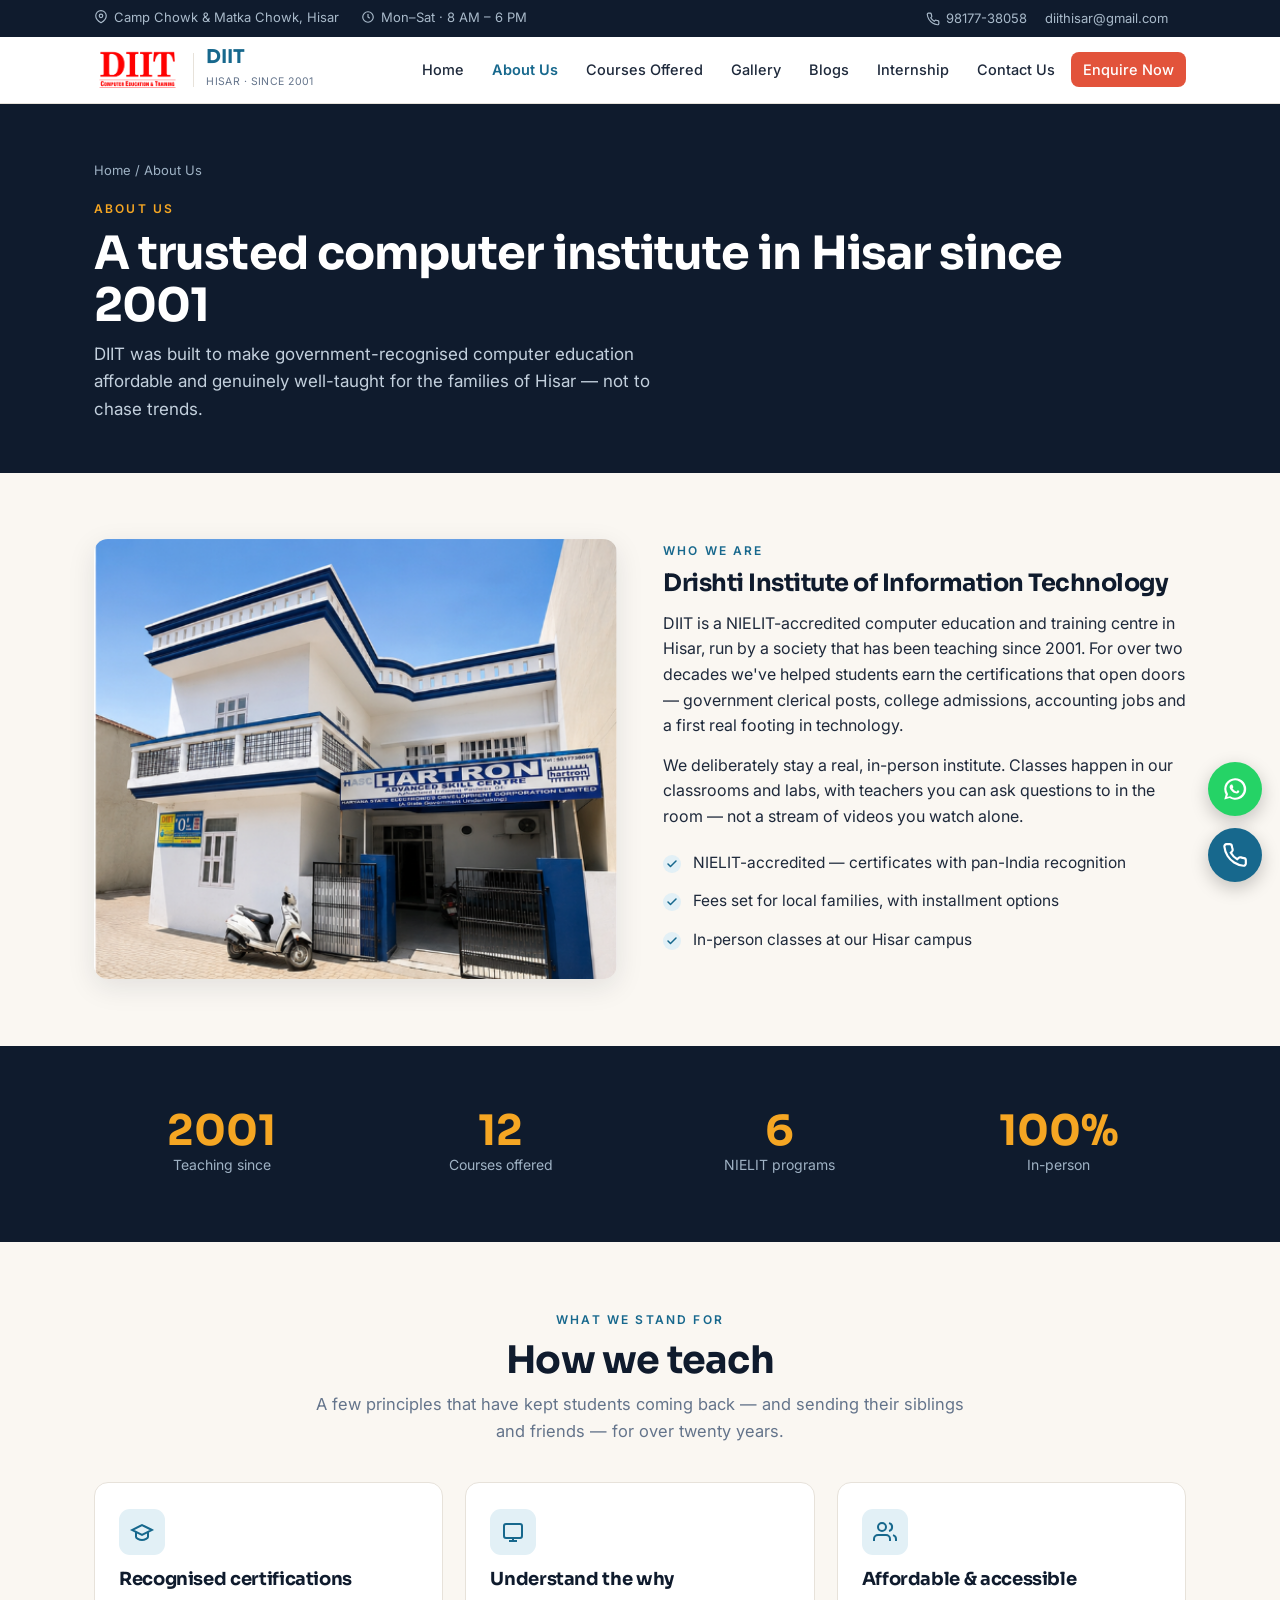
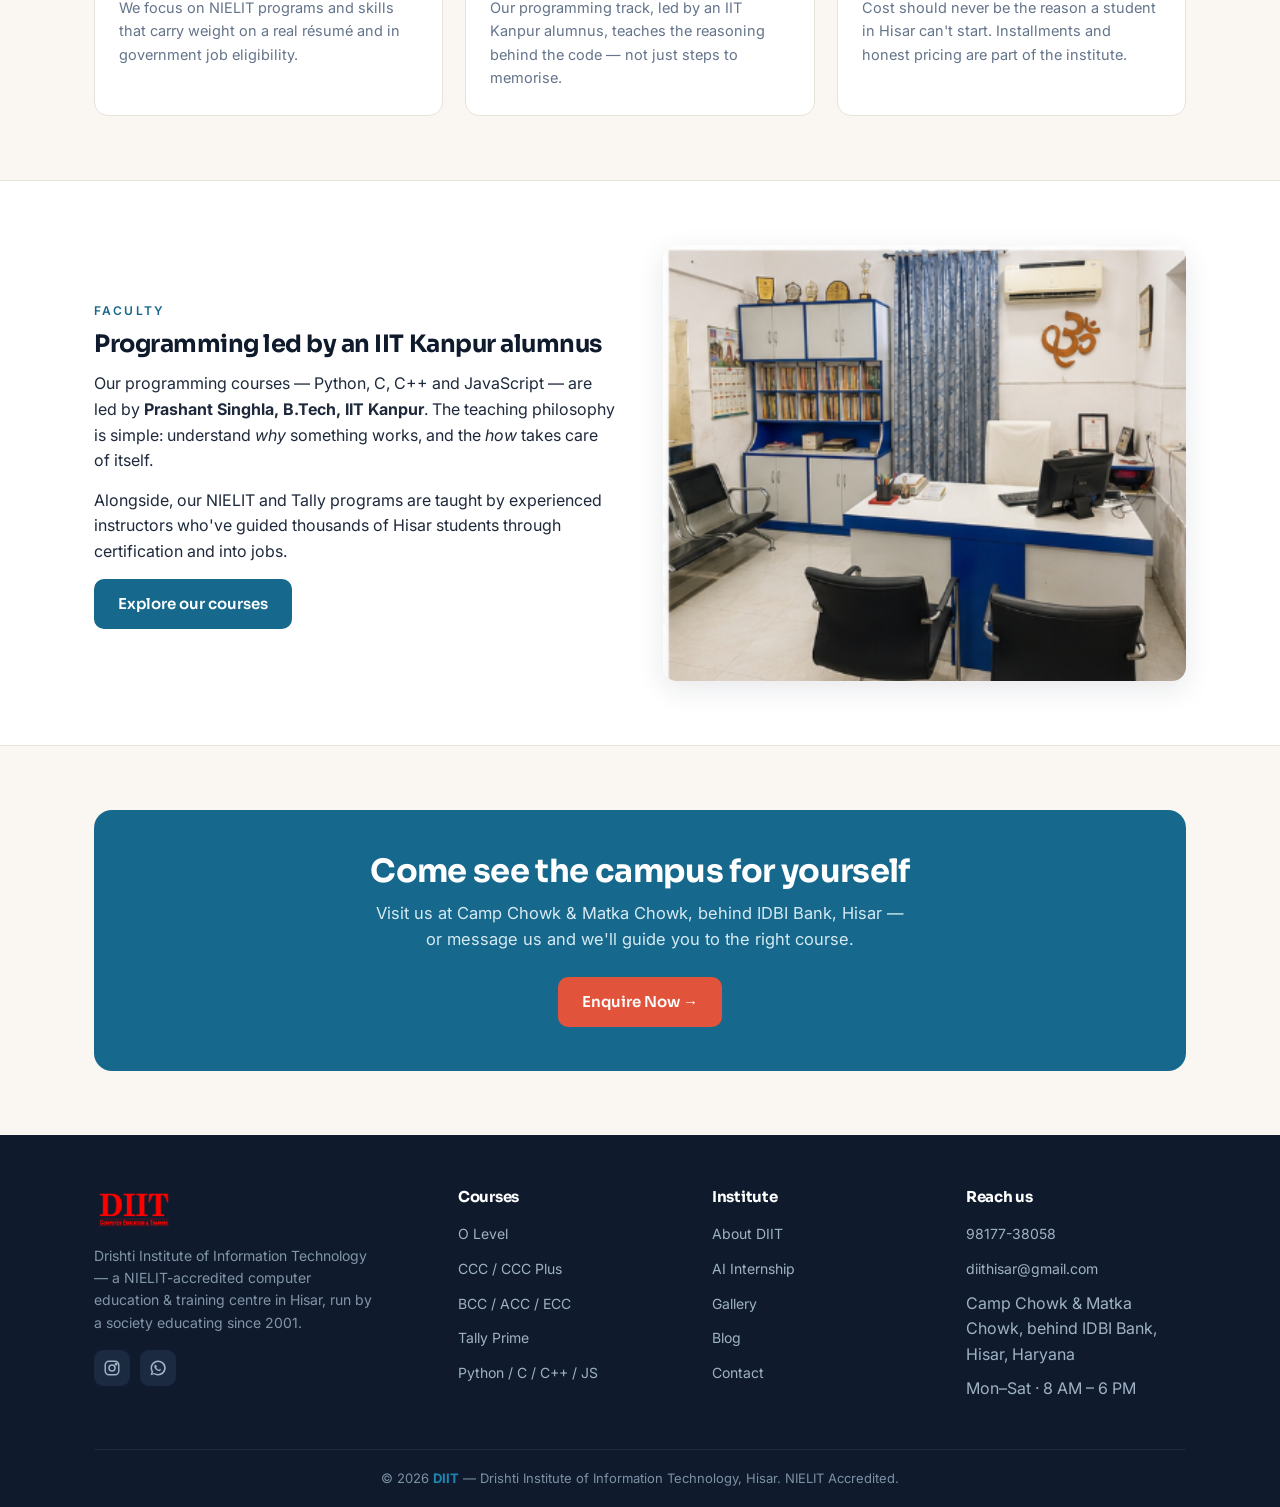
==== about.html @ 687aee0e "your message" ====
<!DOCTYPE html>
<html lang="en">
<head>
<meta charset="UTF-8">
<meta name="viewport" content="width=device-width, initial-scale=1.0">
<title>About Us — DIIT Hisar | NIELIT-Accredited Computer Institute since 2001</title>
<meta name="description" content="About Drishti Institute of Information Technology (DIIT), Hisar — a NIELIT-accredited computer training institute run by a society educating since 2001. Our mission, teaching approach and faculty.">
<meta name="keywords" content="about DIIT Hisar, NIELIT institute Hisar, computer training society Hisar, Prashant Singhla IIT Kanpur">
<meta name="robots" content="index, follow">
<link rel="canonical" href="https://diithisar.in/about.html">
<meta property="og:title" content="About DIIT Hisar — NIELIT-Accredited since 2001">
<meta property="og:description" content="A trusted, NIELIT-accredited computer institute in Hisar, teaching in person since 2001.">
<meta property="og:url" content="https://diithisar.in/about.html">
<meta property="og:image" content="https://diithisar.in/assets/images/building.jpg">
<link rel="icon" type="image/png" href="assets/logos/diit.png">
<link rel="preconnect" href="https://fonts.googleapis.com">
<link rel="preconnect" href="https://fonts.gstatic.com" crossorigin>
<link href="https://fonts.googleapis.com/css2?family=Sora:wght@400;500;600;700&family=Inter:wght@400;500;600;700&family=Mukta:wght@400;600;700&family=Space+Grotesk:wght@500;600;700&family=JetBrains+Mono:wght@400;500&display=swap" rel="stylesheet">
<link rel="stylesheet" href="assets/css/styles.css">
</head>
<body>
<a class="skip" href="#main">Skip to content</a>

<div class="topbar">
  <div class="wrap">
    <div class="tb-left">
      <span><svg viewBox="0 0 24 24" fill="none" stroke="currentColor" stroke-width="2"><path d="M21 10c0 7-9 12-9 12s-9-5-9-12a9 9 0 0 1 18 0z"/><circle cx="12" cy="10" r="3"/></svg> Camp Chowk &amp; Matka Chowk, Hisar</span>
      <span><svg viewBox="0 0 24 24" fill="none" stroke="currentColor" stroke-width="2"><circle cx="12" cy="12" r="9"/><path d="M12 7v5l3 2"/></svg> Mon–Sat · 8 AM – 6 PM</span>
    </div>
    <div class="tb-right">
      <a href="tel:+919817738058"><svg viewBox="0 0 24 24" fill="none" stroke="currentColor" stroke-width="2"><path d="M22 16.9v3a2 2 0 0 1-2.2 2 19.8 19.8 0 0 1-8.6-3 19.5 19.5 0 0 1-6-6 19.8 19.8 0 0 1-3-8.6A2 2 0 0 1 4.1 2h3a2 2 0 0 1 2 1.7c.1 1 .4 2 .7 2.9a2 2 0 0 1-.5 2.1L8.1 9.9a16 16 0 0 0 6 6l1.2-1.2a2 2 0 0 1 2.1-.5c.9.3 1.9.6 2.9.7a2 2 0 0 1 1.7 2z"/></svg> 98177-38058</a>
      <a href="mailto:diithisar@gmail.com">diithisar@gmail.com</a>
    </div>
  </div>
</div>

<header class="site-header">
  <nav class="nav" aria-label="Primary">
    <a class="brand" href="index.html" aria-label="DIIT home">
      <img src="assets/logos/diit.png" alt="DIIT logo"><span class="bsep"></span>
      <span class="btxt"><b>DIIT</b><small>Hisar · since 2001</small></span>
    </a>
    <button class="nav-toggle" aria-label="Toggle menu" aria-expanded="false"><span></span><span></span><span></span></button>
    <ul class="nav-links">
      <li><a href="index.html">Home</a></li>
      <li><a href="about.html" class="active">About Us</a></li>
      <li><a href="courses.html">Courses Offered</a></li>
      <li><a href="gallery.html">Gallery</a></li>
      <li><a href="blogs.html">Blogs</a></li>
      <li><a href="internship.html">Internship</a></li>
      <li><a href="contact.html">Contact Us</a></li>
      <li><a href="contact.html#enquire" class="nav-cta">Enquire Now</a></li>
    </ul>
  </nav>
</header>

<main id="main">

<section class="page-hero">
  <div class="wrap">
    <div class="breadcrumb"><a href="index.html">Home</a> / About Us</div>
    <span class="kicker">About Us</span>
    <h1>A trusted computer institute in Hisar since 2001</h1>
    <p>DIIT was built to make government-recognised computer education affordable and genuinely well-taught for the families of Hisar — not to chase trends.</p>
  </div>
</section>

<section>
  <div class="wrap">
    <div class="split">
      <img src="assets/images/building.jpg" alt="DIIT institute building in Hisar">
      <div class="stext">
        <span class="kicker">Who we are</span>
        <h2>Drishti Institute of Information Technology</h2>
        <p>DIIT is a NIELIT-accredited computer education and training centre in Hisar, run by a society that has been teaching since 2001. For over two decades we've helped students earn the certifications that open doors — government clerical posts, college admissions, accounting jobs and a first real footing in technology.</p>
        <p>We deliberately stay a real, in-person institute. Classes happen in our classrooms and labs, with teachers you can ask questions to in the room — not a stream of videos you watch alone.</p>
        <ul class="checklist">
          <li>NIELIT-accredited — certificates with pan-India recognition</li>
          <li>Fees set for local families, with installment options</li>
          <li>In-person classes at our Hisar campus</li>
        </ul>
      </div>
    </div>
  </div>
</section>

<section class="bg-ink">
  <div class="wrap">
    <div class="statstrip">
      <div class="st"><b>2001</b><span>Teaching since</span></div>
      <div class="st"><b>12</b><span>Courses offered</span></div>
      <div class="st"><b>6</b><span>NIELIT programs</span></div>
      <div class="st"><b>100%</b><span>In-person</span></div>
    </div>
  </div>
</section>

<section>
  <div class="wrap">
    <div class="section-head center">
      <span class="kicker">What we stand for</span>
      <h2>How we teach</h2>
      <p>A few principles that have kept students coming back — and sending their siblings and friends — for over twenty years.</p>
    </div>
    <div class="grid grid-3">
      <div class="feature">
        <div class="ico"><svg viewBox="0 0 24 24" fill="none" stroke="currentColor" stroke-width="2"><path d="M22 10L12 5 2 10l10 5 10-5z"/><path d="M6 12v5c0 1 3 3 6 3s6-2 6-3v-5"/></svg></div>
        <h3>Recognised certifications</h3>
        <p>We focus on NIELIT programs and skills that carry weight on a real résumé and in government job eligibility.</p>
      </div>
      <div class="feature">
        <div class="ico"><svg viewBox="0 0 24 24" fill="none" stroke="currentColor" stroke-width="2"><rect x="3" y="4" width="18" height="14" rx="2"/><path d="M8 21h8M12 18v3"/></svg></div>
        <h3>Understand the why</h3>
        <p>Our programming track, led by an IIT Kanpur alumnus, teaches the reasoning behind the code — not just steps to memorise.</p>
      </div>
      <div class="feature">
        <div class="ico"><svg viewBox="0 0 24 24" fill="none" stroke="currentColor" stroke-width="2"><path d="M17 21v-2a4 4 0 0 0-4-4H5a4 4 0 0 0-4 4v2"/><circle cx="9" cy="7" r="4"/><path d="M23 21v-2a4 4 0 0 0-3-3.9M16 3.1a4 4 0 0 1 0 7.8"/></svg></div>
        <h3>Affordable &amp; accessible</h3>
        <p>Cost should never be the reason a student in Hisar can't start. Installments and honest pricing are part of the institute.</p>
      </div>
    </div>
  </div>
</section>

<section class="bg-paper">
  <div class="wrap">
    <div class="split">
      <div class="stext">
        <span class="kicker">Faculty</span>
        <h2>Programming led by an IIT Kanpur alumnus</h2>
        <p>Our programming courses — Python, C, C++ and JavaScript — are led by <strong>Prashant Singhla, B.Tech, IIT Kanpur</strong>. The teaching philosophy is simple: understand <em>why</em> something works, and the <em>how</em> takes care of itself.</p>
        <p>Alongside, our NIELIT and Tally programs are taught by experienced instructors who've guided thousands of Hisar students through certification and into jobs.</p>
        <a href="courses.html" class="btn btn-primary">Explore our courses</a>
      </div>
      <img src="assets/images/office.jpg" alt="DIIT faculty office">
    </div>
  </div>
</section>

<section>
  <div class="wrap">
    <div class="cta-banner">
      <h2>Come see the campus for yourself</h2>
      <p>Visit us at Camp Chowk &amp; Matka Chowk, behind IDBI Bank, Hisar — or message us and we'll guide you to the right course.</p>
      <a href="contact.html#enquire" class="btn btn-cta">Enquire Now →</a>
    </div>
  </div>
</section>

</main>

<footer class="site-footer">
  <div class="wrap">
    <div class="footer-top">
      <div class="footer-brand">
        <img src="assets/logos/diit.png" alt="DIIT logo">
        <p>Drishti Institute of Information Technology — a NIELIT-accredited computer education &amp; training centre in Hisar, run by a society educating since 2001.</p>
        <div class="footer-social">
          <a href="https://www.instagram.com/diit.india/" aria-label="Instagram" target="_blank" rel="noopener"><svg viewBox="0 0 24 24" fill="none" stroke="currentColor" stroke-width="2"><rect x="3" y="3" width="18" height="18" rx="5"/><circle cx="12" cy="12" r="4"/><circle cx="17.5" cy="6.5" r="1" fill="currentColor"/></svg></a>
          <a href="https://wa.me/919817738058" aria-label="WhatsApp" target="_blank" rel="noopener"><svg viewBox="0 0 24 24" fill="currentColor"><path d="M12 2a10 10 0 0 0-8.6 15l-1.3 4.7 4.8-1.3A10 10 0 1 0 12 2zm0 18a8 8 0 0 1-4.1-1.1l-.3-.2-2.8.7.8-2.7-.2-.3A8 8 0 1 1 12 20zm4.4-6c-.2-.1-1.4-.7-1.6-.8s-.4-.1-.5.1-.6.8-.8 1-.3.2-.5.1a6.5 6.5 0 0 1-3.2-2.8c-.2-.4.2-.4.6-1.2.1-.2 0-.3 0-.5s-.5-1.3-.7-1.7-.4-.4-.5-.4h-.5a1 1 0 0 0-.7.3 3 3 0 0 0-1 2.2A5.3 5.3 0 0 0 8 12.6c1.4 2 2.4 2.6 4 3.2 1.4.5 1.7.4 2 .4s1.4-.6 1.6-1.1.2-1 .1-1.1z"/></svg></a>
        </div>
      </div>
      <div><h4>Courses</h4><ul>
        <li><a href="courses.html#nielit">O Level</a></li>
        <li><a href="courses.html#nielit">CCC / CCC Plus</a></li>
        <li><a href="courses.html#nielit">BCC / ACC / ECC</a></li>
        <li><a href="courses.html#tally">Tally Prime</a></li>
        <li><a href="courses.html#programming">Python / C / C++ / JS</a></li>
      </ul></div>
      <div><h4>Institute</h4><ul>
        <li><a href="about.html">About DIIT</a></li>
        <li><a href="internship.html">AI Internship</a></li>
        <li><a href="gallery.html">Gallery</a></li>
        <li><a href="blogs.html">Blog</a></li>
        <li><a href="contact.html">Contact</a></li>
      </ul></div>
      <div><h4>Reach us</h4><ul>
        <li><a href="tel:+919817738058">98177-38058</a></li>
        <li><a href="mailto:diithisar@gmail.com">diithisar@gmail.com</a></li>
        <li>Camp Chowk &amp; Matka Chowk, behind IDBI Bank, Hisar, Haryana</li>
        <li>Mon–Sat · 8 AM – 6 PM</li>
      </ul></div>
    </div>
    <div class="footer-bottom">© <span id="year">2026</span> <b>DIIT</b> — Drishti Institute of Information Technology, Hisar. NIELIT Accredited.</div>
  </div>
</footer>

<div class="float-actions">
  <a class="fa-wa" href="https://wa.me/919817738058" target="_blank" rel="noopener" aria-label="WhatsApp"><svg viewBox="0 0 24 24" fill="currentColor"><path d="M12 2a10 10 0 0 0-8.6 15l-1.3 4.7 4.8-1.3A10 10 0 1 0 12 2zm0 18a8 8 0 0 1-4.1-1.1l-.3-.2-2.8.7.8-2.7-.2-.3A8 8 0 1 1 12 20zm4.4-6c-.2-.1-1.4-.7-1.6-.8s-.4-.1-.5.1-.6.8-.8 1-.3.2-.5.1a6.5 6.5 0 0 1-3.2-2.8c-.2-.4.2-.4.6-1.2.1-.2 0-.3 0-.5s-.5-1.3-.7-1.7-.4-.4-.5-.4h-.5a1 1 0 0 0-.7.3 3 3 0 0 0-1 2.2A5.3 5.3 0 0 0 8 12.6c1.4 2 2.4 2.6 4 3.2 1.4.5 1.7.4 2 .4s1.4-.6 1.6-1.1.2-1 .1-1.1z"/></svg></a>
  <a class="fa-call" href="tel:+919817738058" aria-label="Call"><svg viewBox="0 0 24 24" fill="none" stroke="currentColor" stroke-width="2"><path d="M22 16.9v3a2 2 0 0 1-2.2 2 19.8 19.8 0 0 1-8.6-3 19.5 19.5 0 0 1-6-6 19.8 19.8 0 0 1-3-8.6A2 2 0 0 1 4.1 2h3a2 2 0 0 1 2 1.7c.1 1 .4 2 .7 2.9a2 2 0 0 1-.5 2.1L8.1 9.9a16 16 0 0 0 6 6l1.2-1.2a2 2 0 0 1 2.1-.5c.9.3 1.9.6 2.9.7a2 2 0 0 1 1.7 2z"/></svg></a>
</div>

<script src="assets/js/main.js"></script>
</body>
</html>
---- assets/css/styles.css ----
/* ============================================================
   DIIT — Drishti Institute of Information Technology, Hisar
   Brand System v2  ·  Master brand (Sora / Inter / Mukta)
   Teal-led · Navy base · Vermilion = one CTA per screen
   ============================================================ */

:root{
  /* core */
  --teal:#17688D;          /* primary — logo */
  --teal-bright:#1E86B4;   /* links / screens */
  --teal-tint:#E2F0F6;     /* soft fills */
  --ink:#0F1B2D;           /* dark base */
  --vermilion:#E2533B;     /* accent / CTA only */
  --amber:#F5A623;         /* highlight / badges */
  --sand:#FAF7F2;          /* warm light bg */
  --paper:#FFFFFF;         /* cards / surfaces */
  --slate:#1E293B;         /* body text */
  --mist:#64748B;          /* secondary text */
  --line:#E7E2DA;          /* warm hairline */
  --line-cool:#E2E8F0;     /* cool hairline */
  /* AI sub-brand (internship only) */
  --code:#13C2A6;
  --maxw:1140px;
  --radius:14px;
  --shadow:0 1px 2px rgba(15,27,45,.05);
  --shadow-md:0 8px 28px rgba(15,27,45,.10);
}

*{box-sizing:border-box;margin:0;padding:0}
html{scroll-behavior:smooth;scroll-padding-top:84px}
body{font-family:'Inter',system-ui,sans-serif;color:var(--slate);background:var(--sand);line-height:1.6;-webkit-font-smoothing:antialiased}
img{max-width:100%;display:block}
a{color:var(--teal);text-decoration:none}
a:hover{color:var(--teal-bright)}
h1,h2,h3,h4,.display{font-family:'Sora',sans-serif;letter-spacing:-.02em;color:var(--ink);line-height:1.12}
.wrap{max-width:var(--maxw);margin:0 auto;padding:0 24px}
.hi{font-family:'Mukta',sans-serif}

/* ---- skip link ---- */
.skip{position:absolute;left:-9999px;top:0;background:var(--ink);color:#fff;padding:10px 16px;z-index:1000;border-radius:0 0 8px 0}
.skip:focus{left:0;color:#fff}

/* =========== TOP BAR =========== */
.topbar{background:var(--ink);color:#A9BACA;font-size:13px}
.topbar .wrap{display:flex;justify-content:space-between;align-items:center;gap:16px;padding:7px 24px;flex-wrap:wrap}
.topbar a{color:#A9BACA}
.topbar a:hover{color:var(--teal-bright)}
.topbar .tb-left span,.topbar .tb-right a{display:inline-flex;align-items:center;gap:6px;margin-right:18px}
.topbar .tb-right{display:flex;align-items:center}
.topbar svg{width:14px;height:14px;flex:none}

/* =========== HEADER / NAV =========== */
.site-header{position:sticky;top:0;z-index:900;background:rgba(255,255,255,.96);backdrop-filter:blur(8px);border-bottom:1px solid var(--line)}
.nav{display:flex;align-items:center;justify-content:space-between;gap:18px;padding:10px 24px;max-width:var(--maxw);margin:0 auto}
.brand{display:flex;align-items:center;gap:12px;flex:none}
.brand img{height:46px;width:auto}
.brand .bsep{width:1px;height:34px;background:var(--line)}
.brand .btxt b{font-family:'Sora';font-weight:700;color:var(--teal);font-size:19px;display:block;line-height:1}
.brand .btxt small{font-size:10.5px;letter-spacing:.04em;color:var(--mist);text-transform:uppercase}
.nav-links{display:flex;align-items:center;gap:4px;list-style:none;flex-wrap:wrap}
.nav-links a{font-family:'Inter';font-weight:500;font-size:14.5px;color:var(--slate);padding:9px 12px;border-radius:8px;white-space:nowrap}
.nav-links a:hover{background:var(--teal-tint);color:var(--teal)}
.nav-links a.active{color:var(--teal);font-weight:600}
.nav-cta{background:var(--vermilion);color:#fff !important;font-family:'Sora';font-weight:600;padding:10px 18px;border-radius:10px}
.nav-cta:hover{background:#cf452e;color:#fff !important}
.nav-toggle{display:none;background:none;border:1px solid var(--line);border-radius:8px;padding:8px;cursor:pointer}
.nav-toggle span{display:block;width:22px;height:2px;background:var(--ink);margin:4px 0;transition:.25s}

/* =========== BUTTONS =========== */
.btn{display:inline-flex;align-items:center;gap:8px;font-family:'Sora';font-weight:600;font-size:15px;border-radius:10px;padding:13px 24px;border:none;cursor:pointer;transition:.2s}
.btn-cta{background:var(--vermilion);color:#fff}
.btn-cta:hover{background:#cf452e;color:#fff;transform:translateY(-1px)}
.btn-primary{background:var(--teal);color:#fff}
.btn-primary:hover{background:#125470;color:#fff}
.btn-ghost{background:transparent;color:var(--teal);border:1.6px solid var(--teal)}
.btn-ghost:hover{background:var(--teal);color:#fff}
.btn-ghost-light{background:transparent;color:#fff;border:1.6px solid rgba(255,255,255,.5)}
.btn-ghost-light:hover{background:#fff;color:var(--ink)}

/* =========== BADGES =========== */
.badge{display:inline-flex;align-items:center;gap:5px;font-family:'Inter';font-weight:600;font-size:11.5px;letter-spacing:.03em;padding:5px 11px;border-radius:999px}
.badge-amber{background:var(--amber);color:var(--ink)}
.badge-teal{background:var(--teal-tint);color:var(--teal)}
.badge-new{background:var(--vermilion);color:#fff}
.badge-ghost{background:transparent;border:1px solid var(--line-cool);color:var(--mist)}

/* =========== HERO / CAROUSEL =========== */
.hero{position:relative;background:var(--ink);overflow:hidden}
.hero-slides{position:absolute;inset:0}
.hero-slide{position:absolute;inset:0;opacity:0;transition:opacity 1.1s ease;background-size:cover;background-position:center}
.hero-slide.is-active{opacity:1}
.hero::after{content:"";position:absolute;inset:0;background:linear-gradient(105deg,rgba(15,27,45,.94) 0%,rgba(15,27,45,.82) 42%,rgba(15,27,45,.55) 100%)}
.hero-inner{position:relative;z-index:2;max-width:var(--maxw);margin:0 auto;padding:78px 24px 86px;color:#fff}
.hero-eyebrow{display:inline-flex;align-items:center;gap:8px;font-family:'Inter';font-weight:600;font-size:12px;letter-spacing:.18em;text-transform:uppercase;color:var(--amber);border:1px solid #2A3A50;border-radius:999px;padding:6px 14px;background:rgba(255,255,255,.04)}
.hero h1{color:#fff;font-size:clamp(32px,5.4vw,56px);margin:18px 0 14px;max-width:760px}
.hero h1 .x{color:var(--vermilion)}
.hero p.sub{color:#C3D0DD;font-size:clamp(16px,2vw,19px);max-width:580px;margin-bottom:14px}
.hero .hi-sub{color:#9FB2C4;font-size:15px;max-width:580px;margin-bottom:26px}
.hero-actions{display:flex;gap:14px;flex-wrap:wrap;margin-bottom:30px}
.hero-stats{display:flex;gap:34px;flex-wrap:wrap}
.hero-stats .st b{font-family:'Sora';font-weight:700;font-size:28px;color:#fff;display:block;line-height:1}
.hero-stats .st span{font-size:13px;color:#9FB2C4}
.hero-dots{position:absolute;bottom:22px;left:50%;transform:translateX(-50%);z-index:3;display:flex;gap:9px}
.hero-dots button{width:9px;height:9px;border-radius:50%;border:none;background:rgba(255,255,255,.4);cursor:pointer;padding:0}
.hero-dots button.is-active{background:var(--amber);width:26px;border-radius:5px}

/* =========== CIRCUIT TRACE DIVIDER =========== */
.trace{height:26px;color:var(--teal);background:var(--sand)}
.trace svg{width:100%;height:100%;display:block}

/* =========== SECTIONS =========== */
section{padding:64px 0}
.section-head{max-width:680px;margin-bottom:38px}
.section-head.center{margin-left:auto;margin-right:auto;text-align:center}
.kicker{font-family:'Inter';font-weight:600;font-size:12px;letter-spacing:.18em;text-transform:uppercase;color:var(--teal);margin-bottom:10px;display:inline-block}
.section-head h2{font-size:clamp(26px,3.6vw,38px);margin-bottom:10px}
.section-head p{color:var(--mist);font-size:16.5px}
.bg-paper{background:var(--paper);border-top:1px solid var(--line);border-bottom:1px solid var(--line)}
.bg-ink{background:var(--ink);color:#C3D0DD}
.bg-ink h2,.bg-ink h3{color:#fff}
.bg-tint{background:var(--teal-tint)}

/* =========== CARDS GRID =========== */
.grid{display:grid;gap:22px}
.grid-2{grid-template-columns:repeat(2,1fr)}
.grid-3{grid-template-columns:repeat(3,1fr)}
.grid-4{grid-template-columns:repeat(4,1fr)}

.card{background:var(--paper);border:1px solid var(--line);border-radius:var(--radius);box-shadow:var(--shadow);overflow:hidden;transition:.2s}
.card:hover{box-shadow:var(--shadow-md);transform:translateY(-3px)}
.card-pad{padding:24px}

/* course card */
.course-card{display:flex;flex-direction:column;height:100%}
.course-card .cc-top{display:flex;justify-content:space-between;align-items:flex-start;gap:10px;margin-bottom:12px}
.course-card h3{font-size:21px;color:var(--teal)}
.course-card .cc-desc{font-size:14.5px;color:var(--slate);margin:8px 0 16px;flex:1}
.course-card .cc-meta{display:flex;gap:8px;flex-wrap:wrap;margin-bottom:14px}
.course-card .cc-meta .m{font-size:12.5px;color:var(--mist);background:var(--sand);border:1px solid var(--line);border-radius:7px;padding:4px 9px;display:inline-flex;gap:5px;align-items:center}
.course-card .cc-fee{font-family:'Sora';margin-bottom:14px}
.course-card .cc-fee .now{color:var(--ink);font-weight:700;font-size:20px}
.course-card .cc-fee .was{color:var(--mist);text-decoration:line-through;font-size:14px;margin-left:8px;font-weight:400}
.course-card .cc-fee .tbd{color:var(--mist);font-size:14px;font-weight:500}
.course-card a.cc-link{font-family:'Sora';font-weight:600;font-size:14px;color:var(--teal);display:inline-flex;align-items:center;gap:6px}

/* category band */
.cat-band{margin:46px 0 24px}
.cat-band h3{font-size:23px;margin-bottom:4px}
.cat-band p{color:var(--mist);font-size:15px}

/* feature / why card */
.feature{background:var(--paper);border:1px solid var(--line);border-radius:var(--radius);padding:26px 24px}
.feature .ico{width:46px;height:46px;border-radius:11px;background:var(--teal-tint);color:var(--teal);display:flex;align-items:center;justify-content:center;margin-bottom:14px}
.feature .ico svg{width:24px;height:24px}
.feature h3{font-size:18px;margin-bottom:7px}
.feature p{font-size:14.5px;color:var(--mist)}

/* =========== SPLIT (image + text) =========== */
.split{display:grid;grid-template-columns:1fr 1fr;gap:46px;align-items:center}
.split img{border-radius:var(--radius);box-shadow:var(--shadow-md);width:100%;height:100%;object-fit:cover;max-height:440px}
.split .stext h2{margin-bottom:14px}
.split .stext p{color:var(--slate);margin-bottom:14px;font-size:16px}
.checklist{list-style:none;margin:6px 0 22px}
.checklist li{position:relative;padding:7px 0 7px 30px;font-size:15.5px}
.checklist li::before{content:"";position:absolute;left:0;top:11px;width:18px;height:18px;border-radius:50%;background:var(--teal-tint);
  background-image:url("data:image/svg+xml,%3Csvg xmlns='http://www.w3.org/2000/svg' width='12' height='12' viewBox='0 0 24 24' fill='none' stroke='%2317688D' stroke-width='3' stroke-linecap='round' stroke-linejoin='round'%3E%3Cpolyline points='20 6 9 17 4 12'/%3E%3C/svg%3E");background-repeat:no-repeat;background-position:center}

/* =========== STAT STRIP =========== */
.statstrip{display:grid;grid-template-columns:repeat(4,1fr);gap:24px;text-align:center}
.statstrip .st b{font-family:'Sora';font-weight:700;font-size:clamp(30px,4vw,42px);color:var(--teal);display:block;line-height:1}
.statstrip .st span{font-size:14px;color:var(--mist)}
.bg-ink .statstrip .st b{color:var(--amber)}
.bg-ink .statstrip .st span{color:#9FB2C4}

/* =========== GALLERY =========== */
.gallery-grid{display:grid;grid-template-columns:repeat(3,1fr);gap:14px}
.gallery-grid figure{position:relative;border-radius:12px;overflow:hidden;border:1px solid var(--line);background:var(--paper)}
.gallery-grid img{width:100%;height:240px;object-fit:cover;transition:.4s}
.gallery-grid figure:hover img{transform:scale(1.05)}
.gallery-grid figcaption{position:absolute;left:0;right:0;bottom:0;background:linear-gradient(transparent,rgba(15,27,45,.8));color:#fff;font-size:13px;padding:22px 14px 11px;font-family:'Inter';font-weight:500}

/* =========== INTERNSHIP (AI sub-brand accent) =========== */
.ai-hero{background:var(--ink);color:#fff;overflow:hidden;position:relative}
.ai-hero .wrap{position:relative;z-index:2;padding:70px 24px}
.ai-tag{font-family:'JetBrains Mono',monospace;font-size:12px;letter-spacing:.12em;color:var(--code);text-transform:uppercase}
.ai-hero h1{color:#fff;font-family:'Space Grotesk',sans-serif;font-size:clamp(32px,5.4vw,54px);margin:14px 0;max-width:720px}
.ai-hero h1 .g{color:var(--code)}
.ai-hero p{color:#C3D0DD;font-size:18px;max-width:560px;margin-bottom:24px}
.notice{background:var(--amber);color:var(--ink);text-align:center;font-weight:600;font-size:14.5px;padding:11px 24px}
.notice .hi{font-weight:700}
.track-card{background:var(--paper);border:1px solid var(--line);border-radius:var(--radius);box-shadow:var(--shadow);padding:22px;display:flex;flex-direction:column;transition:.2s}
.track-card:hover{box-shadow:var(--shadow-md);transform:translateY(-3px);border-color:var(--code)}
.track-card .tc-badge{font-family:'JetBrains Mono';font-size:11px;color:#0B7A6B;background:#D7F5EF;border-radius:6px;padding:3px 9px;align-self:flex-start;margin-bottom:12px}
.track-card h3{font-size:19px;margin-bottom:7px}
.track-card p{font-size:14px;color:var(--mist);flex:1;margin-bottom:14px}
.track-card .tc-meta{display:flex;gap:8px;flex-wrap:wrap;font-size:12.5px;color:var(--mist)}
.track-card .tc-meta span{background:var(--sand);border:1px solid var(--line);border-radius:6px;padding:3px 9px}

/* =========== BLOG =========== */
.blog-card{display:flex;flex-direction:column;height:100%}
.blog-card .bc-img{height:188px;object-fit:cover;width:100%}
.blog-card .bc-body{padding:22px;display:flex;flex-direction:column;flex:1}
.blog-card .bc-cat{font-size:11.5px;font-weight:600;letter-spacing:.04em;text-transform:uppercase;color:var(--teal);margin-bottom:8px}
.blog-card h3{font-size:19px;margin-bottom:9px;line-height:1.25}
.blog-card p{font-size:14.5px;color:var(--mist);flex:1;margin-bottom:14px}
.blog-card .bc-meta{font-size:12.5px;color:var(--mist)}

/* article */
.article{max-width:760px;margin:0 auto;padding:54px 24px}
.article .a-meta{color:var(--mist);font-size:14px;margin-bottom:26px}
.article h1{font-size:clamp(28px,4.4vw,42px);line-height:1.14;margin-bottom:16px}
.article h2{font-size:25px;margin:34px 0 12px}
.article h3{font-size:20px;margin:26px 0 10px}
.article p{font-size:17px;color:var(--slate);margin-bottom:18px}
.article ul,.article ol{margin:0 0 18px 22px}
.article li{font-size:17px;margin-bottom:9px}
.article img{border-radius:12px;margin:24px 0;box-shadow:var(--shadow-md)}
.article .lead-img{height:340px;object-fit:cover;width:100%}
.callout{background:var(--teal-tint);border-left:4px solid var(--teal);border-radius:0 12px 12px 0;padding:18px 22px;margin:24px 0}
.callout p{margin:0;font-size:16px;color:var(--ink)}

/* =========== FORMS =========== */
.form-card{background:var(--paper);border:1px solid var(--line);border-radius:var(--radius);box-shadow:var(--shadow);padding:30px}
.field{margin-bottom:16px}
.field label{display:block;font-size:13.5px;font-weight:600;color:var(--ink);margin-bottom:6px}
.field input,.field select,.field textarea{width:100%;font-family:'Inter';font-size:15px;color:var(--slate);background:var(--sand);border:1px solid var(--line);border-radius:10px;padding:12px 14px;transition:.15s}
.field input:focus,.field select:focus,.field textarea:focus{outline:none;border-color:var(--teal);background:#fff;box-shadow:0 0 0 3px var(--teal-tint)}
.field textarea{min-height:110px;resize:vertical}

/* =========== CONTACT =========== */
.contact-grid{display:grid;grid-template-columns:1fr 1fr;gap:40px;align-items:start}
.info-row{display:flex;gap:14px;padding:16px 0;border-bottom:1px dashed var(--line)}
.info-row:last-child{border-bottom:none}
.info-row .ir-ico{width:42px;height:42px;border-radius:10px;background:var(--teal-tint);color:var(--teal);display:flex;align-items:center;justify-content:center;flex:none}
.info-row .ir-ico svg{width:20px;height:20px}
.info-row b{font-family:'Sora';font-size:15px;color:var(--ink);display:block;margin-bottom:2px}
.info-row span,.info-row a{font-size:14.5px;color:var(--mist)}
.map-embed{border:0;border-radius:var(--radius);width:100%;height:300px;box-shadow:var(--shadow)}

/* =========== PAGE HERO (sub pages) =========== */
.page-hero{background:var(--ink);color:#fff;padding:56px 0 50px;position:relative}
.page-hero .kicker{color:var(--amber)}
.page-hero h1{color:#fff;font-size:clamp(30px,4.6vw,46px);margin-bottom:10px}
.page-hero p{color:#C3D0DD;font-size:17px;max-width:600px}
.breadcrumb{font-size:13px;color:#9FB2C4;margin-bottom:14px}
.breadcrumb a{color:#9FB2C4}.breadcrumb a:hover{color:var(--teal-bright)}

/* =========== CTA BANNER =========== */
.cta-banner{background:var(--teal);color:#fff;border-radius:18px;padding:44px;text-align:center}
.cta-banner h2{color:#fff;font-size:clamp(24px,3.2vw,32px);margin-bottom:10px}
.cta-banner p{color:#D6EAF2;font-size:16.5px;margin-bottom:24px;max-width:540px;margin-left:auto;margin-right:auto}

/* =========== FOOTER =========== */
.site-footer{background:var(--ink);color:#9FB2C4;padding:54px 0 0}
.footer-top{display:grid;grid-template-columns:1.5fr 1fr 1fr 1fr;gap:34px;padding-bottom:38px}
.site-footer h4{color:#fff;font-size:15px;margin-bottom:16px;font-family:'Sora'}
.site-footer ul{list-style:none}
.site-footer li{margin-bottom:9px}
.site-footer a{color:#9FB2C4;font-size:14px}
.site-footer a:hover{color:var(--teal-bright)}
.footer-brand img{height:42px;margin-bottom:14px}
.footer-brand p{font-size:14px;max-width:280px;color:#8295A8}
.footer-social{display:flex;gap:10px;margin-top:16px}
.footer-social a{width:36px;height:36px;border-radius:9px;background:#1B2A40;display:flex;align-items:center;justify-content:center}
.footer-social svg{width:18px;height:18px;color:#9FB2C4}
.footer-bottom{border-top:1px solid #1B2A40;padding:18px 0;font-size:13px;text-align:center;color:#7D90A6}
.footer-bottom b{color:var(--teal-bright)}

/* =========== FLOATING ACTIONS =========== */
.float-actions{position:fixed;right:18px;bottom:18px;z-index:950;display:flex;flex-direction:column;gap:12px}
.float-actions a{width:54px;height:54px;border-radius:50%;display:flex;align-items:center;justify-content:center;box-shadow:0 6px 18px rgba(0,0,0,.22);transition:.2s}
.float-actions a:hover{transform:scale(1.07)}
.fa-wa{background:#25D366}
.fa-call{background:var(--teal)}
.float-actions svg{width:26px;height:26px;color:#fff}

/* =========== UTIL =========== */
.center{text-align:center}
.mt-0{margin-top:0}.mb-0{margin-bottom:0}
.mt-32{margin-top:32px}
.lead-text{font-size:18px;color:var(--slate);max-width:720px}
.muted{color:var(--mist)}
.pill-row{display:flex;gap:10px;flex-wrap:wrap}

/* =========== RESPONSIVE =========== */
@media(max-width:980px){
  .grid-4{grid-template-columns:repeat(2,1fr)}
  .footer-top{grid-template-columns:1fr 1fr}
  .split{grid-template-columns:1fr;gap:28px}
  .split img{max-height:340px}
}
@media(max-width:860px){
  .nav-links{display:none;position:absolute;top:100%;left:0;right:0;background:#fff;flex-direction:column;align-items:stretch;padding:12px 18px 18px;border-bottom:1px solid var(--line);box-shadow:var(--shadow-md);gap:2px}
  .nav-links.open{display:flex}
  .nav-links a{padding:12px 10px;border-radius:8px}
  .nav-links .nav-cta{text-align:center;margin-top:8px}
  .nav-toggle{display:block}
  .site-header{position:sticky}
  .topbar .tb-left span:nth-child(2){display:none}
}
@media(max-width:720px){
  .grid-2,.grid-3,.grid-4{grid-template-columns:1fr}
  .gallery-grid{grid-template-columns:repeat(2,1fr)}
  .statstrip{grid-template-columns:repeat(2,1fr);gap:30px 16px}
  .contact-grid{grid-template-columns:1fr;gap:30px}
  section{padding:48px 0}
  .hero-inner{padding:56px 24px 64px}
  .hero-stats{gap:24px}
  .cta-banner{padding:32px 22px}
}
@media(max-width:440px){
  .gallery-grid{grid-template-columns:1fr}
  .brand .btxt small{display:none}
}
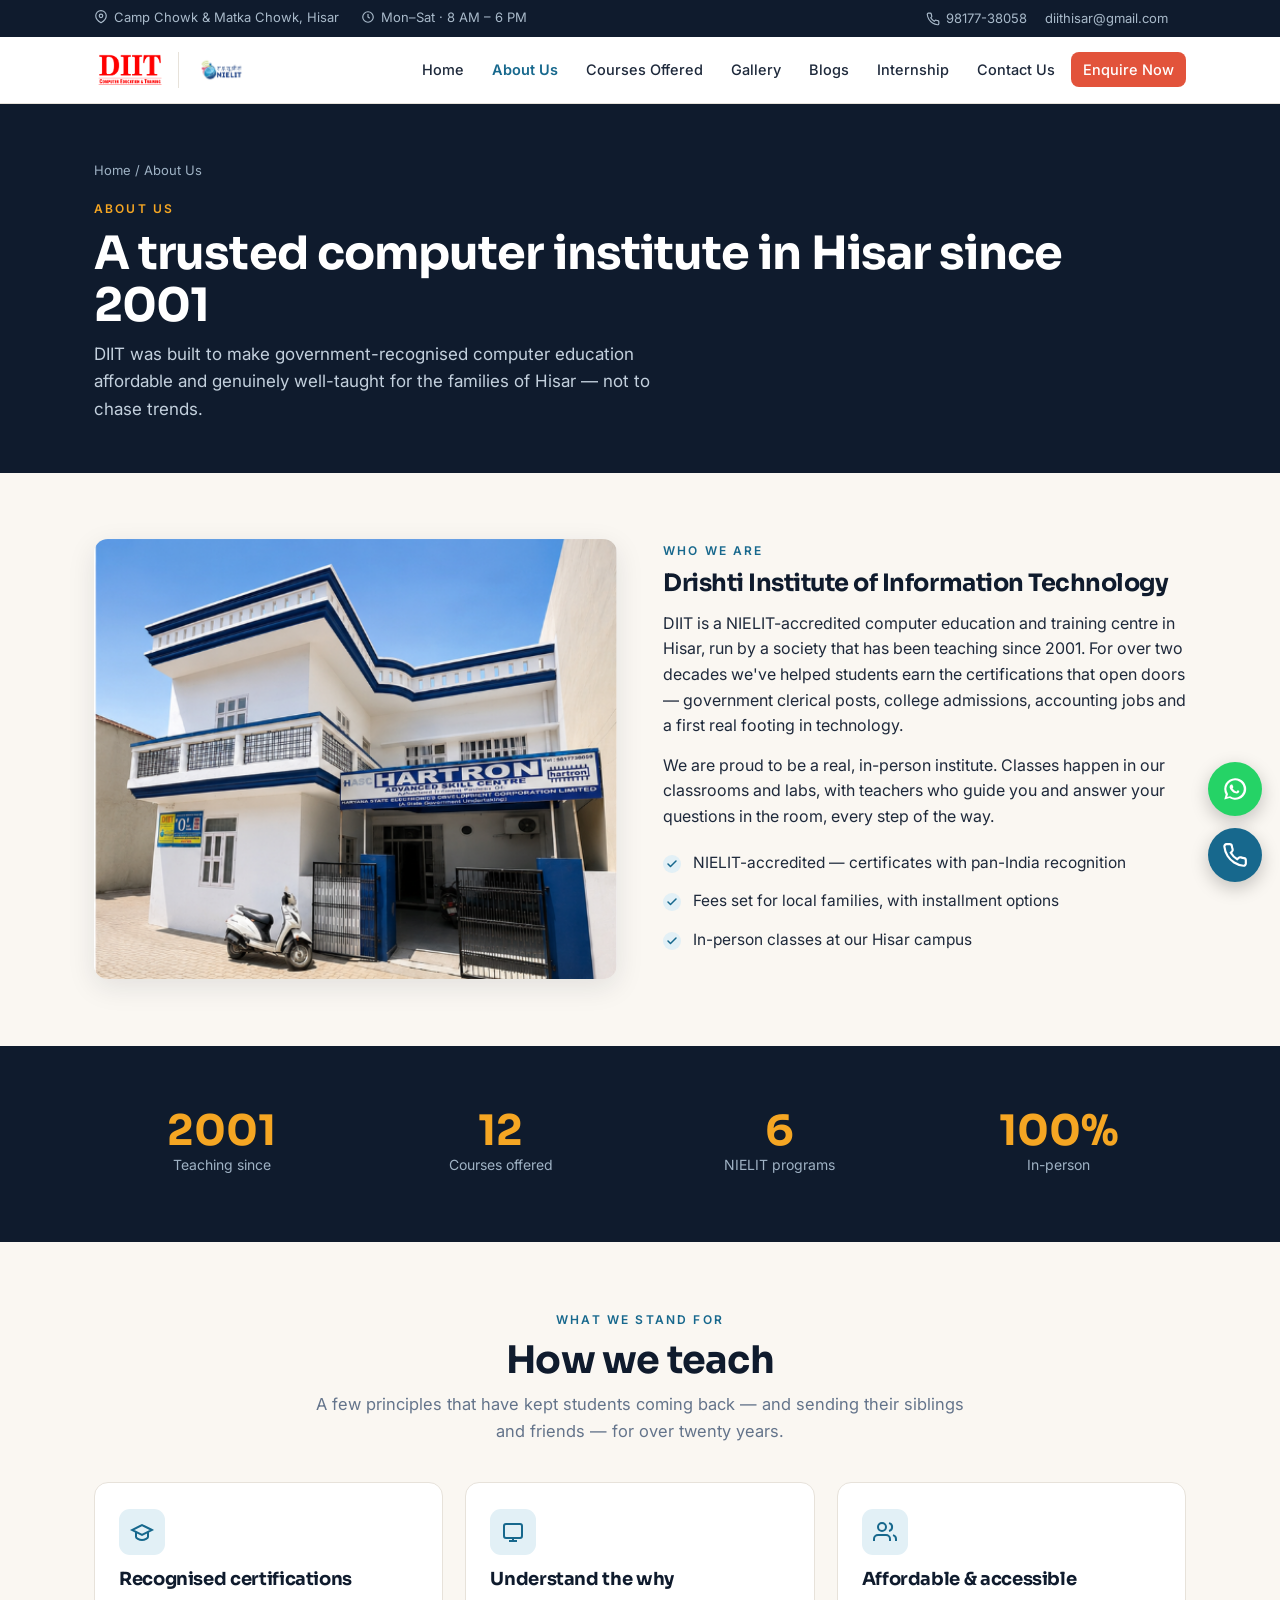
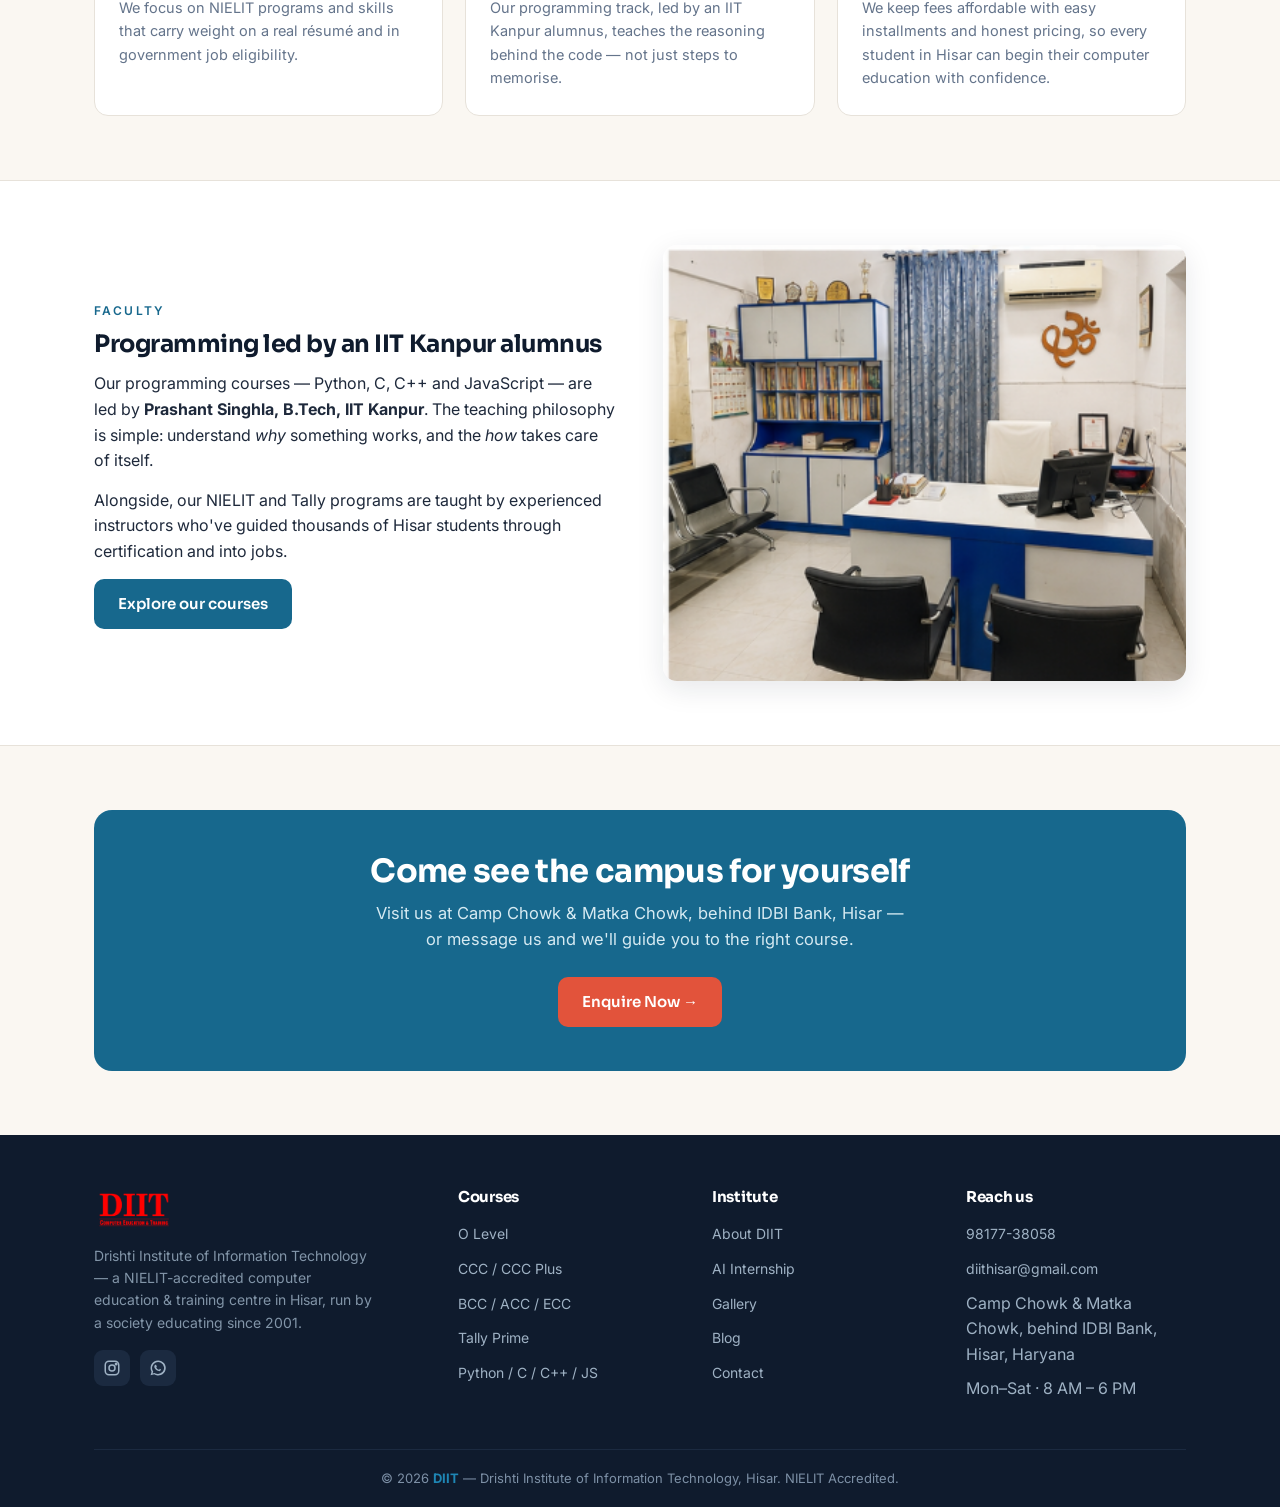
==== commit 77aa992e: "Add NIELIT logo, keyword SEO, positive copy, real map" ====
--- a/about.html
+++ b/about.html
@@ -5,7 +5,7 @@
 <meta name="viewport" content="width=device-width, initial-scale=1.0">
 <title>About Us — DIIT Hisar | NIELIT-Accredited Computer Institute since 2001</title>
 <meta name="description" content="About Drishti Institute of Information Technology (DIIT), Hisar — a NIELIT-accredited computer training institute run by a society educating since 2001. Our mission, teaching approach and faculty.">
-<meta name="keywords" content="about DIIT Hisar, NIELIT institute Hisar, computer training society Hisar, Prashant Singhla IIT Kanpur">
+<meta name="keywords" content="about DIIT Hisar, NIELIT accredited institute Hisar, DOEACC, computer education Hisar, computer institute Hisar, O Level, CCC, computer courses, since 2001, Hisar">
 <meta name="robots" content="index, follow">
 <link rel="canonical" href="https://diithisar.in/about.html">
 <meta property="og:title" content="About DIIT Hisar — NIELIT-Accredited since 2001">
@@ -37,8 +37,9 @@
 <header class="site-header">
   <nav class="nav" aria-label="Primary">
     <a class="brand" href="index.html" aria-label="DIIT home">
-      <img src="assets/logos/diit.png" alt="DIIT logo"><span class="bsep"></span>
-      <span class="btxt"><b>DIIT</b><small>Hisar · since 2001</small></span>
+      <img src="assets/logos/diit.png" alt="DIIT Hisar — Computer Education &amp; Training logo" class="logo-diit">
+      <span class="bsep"></span>
+      <img src="assets/logos/nielit.png" alt="NIELIT accredited — National Institute of Electronics &amp; IT" class="logo-nielit">
     </a>
     <button class="nav-toggle" aria-label="Toggle menu" aria-expanded="false"><span></span><span></span><span></span></button>
     <ul class="nav-links">
@@ -73,7 +74,7 @@
         <span class="kicker">Who we are</span>
         <h2>Drishti Institute of Information Technology</h2>
         <p>DIIT is a NIELIT-accredited computer education and training centre in Hisar, run by a society that has been teaching since 2001. For over two decades we've helped students earn the certifications that open doors — government clerical posts, college admissions, accounting jobs and a first real footing in technology.</p>
-        <p>We deliberately stay a real, in-person institute. Classes happen in our classrooms and labs, with teachers you can ask questions to in the room — not a stream of videos you watch alone.</p>
+        <p>We are proud to be a real, in-person institute. Classes happen in our classrooms and labs, with teachers who guide you and answer your questions in the room, every step of the way.</p>
         <ul class="checklist">
           <li>NIELIT-accredited — certificates with pan-India recognition</li>
           <li>Fees set for local families, with installment options</li>
@@ -116,7 +117,7 @@
       <div class="feature">
         <div class="ico"><svg viewBox="0 0 24 24" fill="none" stroke="currentColor" stroke-width="2"><path d="M17 21v-2a4 4 0 0 0-4-4H5a4 4 0 0 0-4 4v2"/><circle cx="9" cy="7" r="4"/><path d="M23 21v-2a4 4 0 0 0-3-3.9M16 3.1a4 4 0 0 1 0 7.8"/></svg></div>
         <h3>Affordable &amp; accessible</h3>
-        <p>Cost should never be the reason a student in Hisar can't start. Installments and honest pricing are part of the institute.</p>
+        <p>We keep fees affordable with easy installments and honest pricing, so every student in Hisar can begin their computer education with confidence.</p>
       </div>
     </div>
   </div>
--- a/assets/css/styles.css
+++ b/assets/css/styles.css
@@ -53,8 +53,10 @@
 .site-header{position:sticky;top:0;z-index:900;background:rgba(255,255,255,.96);backdrop-filter:blur(8px);border-bottom:1px solid var(--line)}
 .nav{display:flex;align-items:center;justify-content:space-between;gap:18px;padding:10px 24px;max-width:var(--maxw);margin:0 auto}
 .brand{display:flex;align-items:center;gap:12px;flex:none}
-.brand img{height:46px;width:auto}
-.brand .bsep{width:1px;height:34px;background:var(--line)}
+.brand img{width:auto;display:block}
+.brand .logo-diit{height:38px}
+.brand .logo-nielit{height:46px}
+.brand .bsep{width:1px;height:36px;background:var(--line)}
 .brand .btxt b{font-family:'Sora';font-weight:700;color:var(--teal);font-size:19px;display:block;line-height:1}
 .brand .btxt small{font-size:10.5px;letter-spacing:.04em;color:var(--mist);text-transform:uppercase}
 .nav-links{display:flex;align-items:center;gap:4px;list-style:none;flex-wrap:wrap}
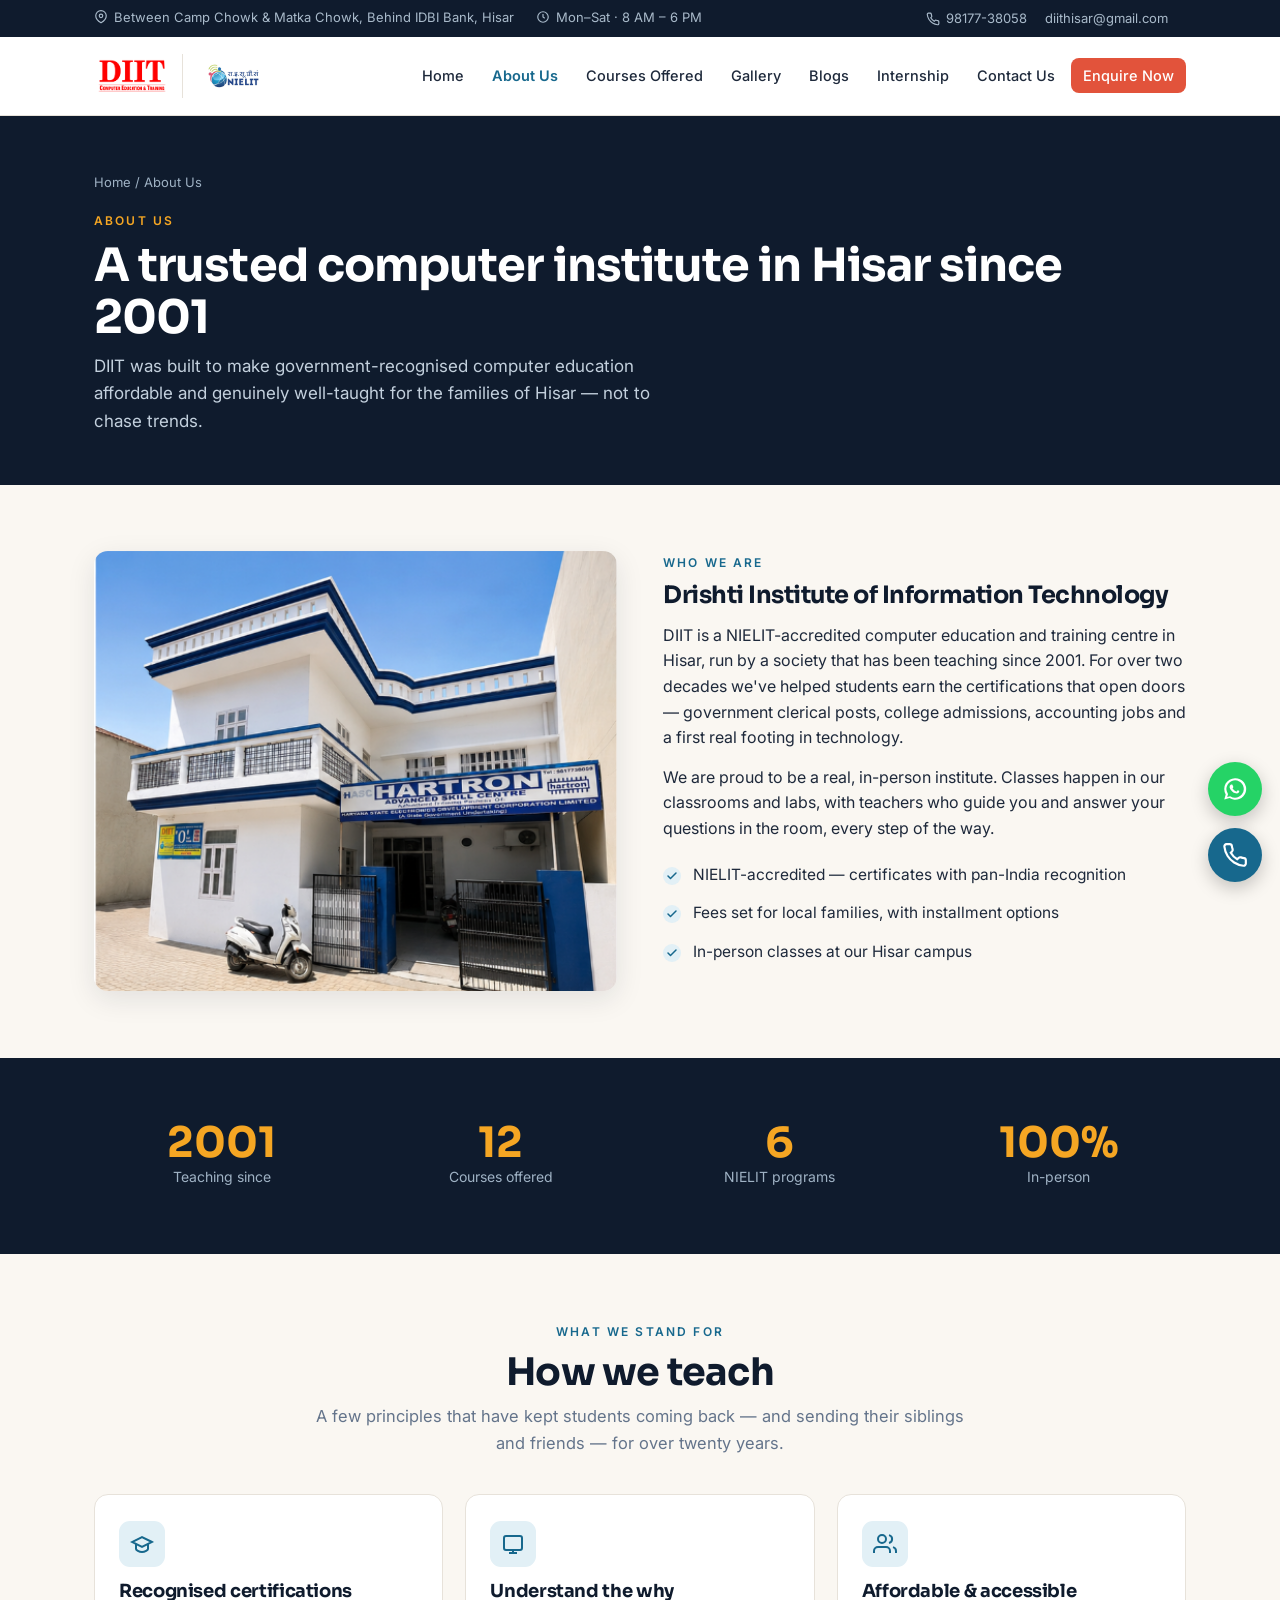
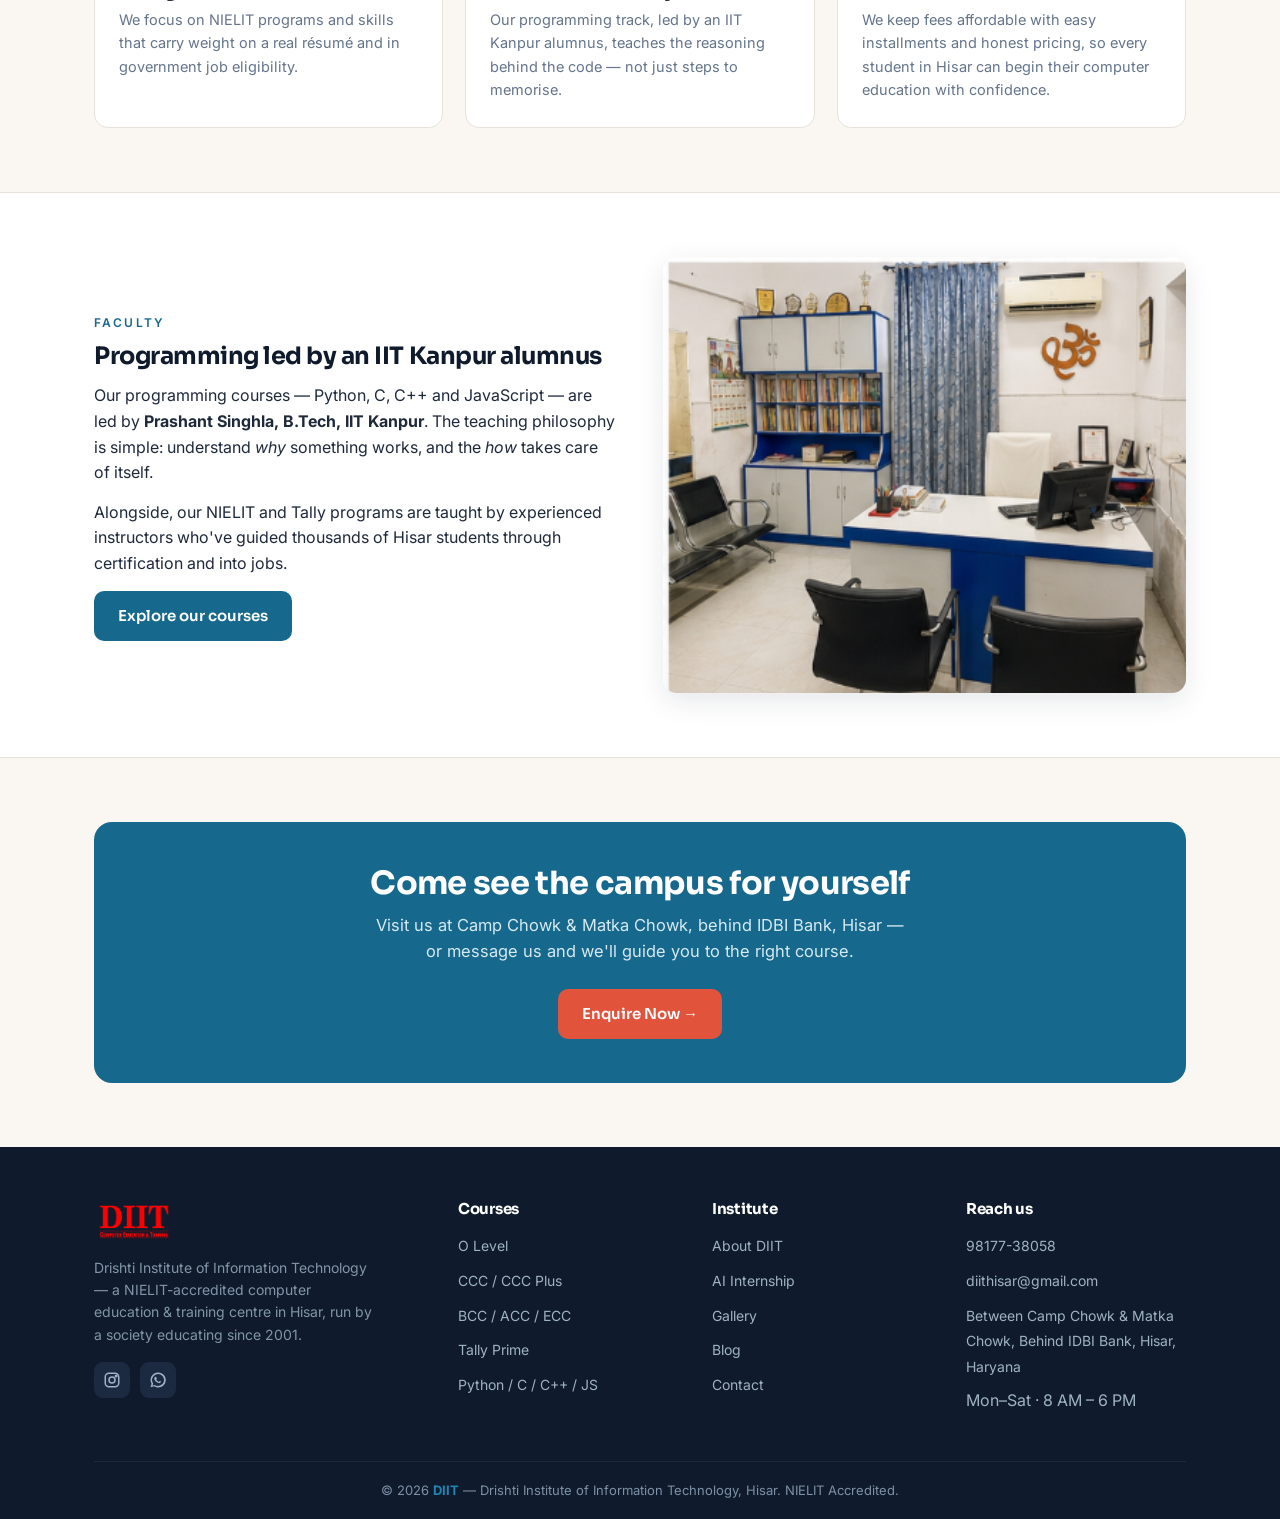
==== commit 4d36cf81: "Bigger NIELIT logo, full address, clickable Google Maps links, homepage map" ====
--- a/about.html
+++ b/about.html
@@ -24,7 +24,7 @@
 <div class="topbar">
   <div class="wrap">
     <div class="tb-left">
-      <span><svg viewBox="0 0 24 24" fill="none" stroke="currentColor" stroke-width="2"><path d="M21 10c0 7-9 12-9 12s-9-5-9-12a9 9 0 0 1 18 0z"/><circle cx="12" cy="10" r="3"/></svg> Camp Chowk &amp; Matka Chowk, Hisar</span>
+      <span><svg viewBox="0 0 24 24" fill="none" stroke="currentColor" stroke-width="2"><path d="M21 10c0 7-9 12-9 12s-9-5-9-12a9 9 0 0 1 18 0z"/><circle cx="12" cy="10" r="3"/></svg> <a href="https://www.google.com/maps/place/Drishti+Institute+of+Information+Technology/@29.1478288,75.7250605,17z" target="_blank" rel="noopener">Between Camp Chowk &amp; Matka Chowk, Behind IDBI Bank, Hisar</a></span>
       <span><svg viewBox="0 0 24 24" fill="none" stroke="currentColor" stroke-width="2"><circle cx="12" cy="12" r="9"/><path d="M12 7v5l3 2"/></svg> Mon–Sat · 8 AM – 6 PM</span>
     </div>
     <div class="tb-right">
@@ -178,7 +178,7 @@
       <div><h4>Reach us</h4><ul>
         <li><a href="tel:+919817738058">98177-38058</a></li>
         <li><a href="mailto:diithisar@gmail.com">diithisar@gmail.com</a></li>
-        <li>Camp Chowk &amp; Matka Chowk, behind IDBI Bank, Hisar, Haryana</li>
+        <li><a href="https://www.google.com/maps/place/Drishti+Institute+of+Information+Technology/@29.1478288,75.7250605,17z" target="_blank" rel="noopener">Between Camp Chowk &amp; Matka Chowk, Behind IDBI Bank, Hisar, Haryana</a></li>
         <li>Mon–Sat · 8 AM – 6 PM</li>
       </ul></div>
     </div>
@@ -193,4 +193,4 @@
 
 <script src="assets/js/main.js"></script>
 </body>
-</html>
+</html>
--- a/assets/css/styles.css
+++ b/assets/css/styles.css
@@ -54,9 +54,9 @@
 .nav{display:flex;align-items:center;justify-content:space-between;gap:18px;padding:10px 24px;max-width:var(--maxw);margin:0 auto}
 .brand{display:flex;align-items:center;gap:12px;flex:none}
 .brand img{width:auto;display:block}
-.brand .logo-diit{height:38px}
-.brand .logo-nielit{height:46px}
-.brand .bsep{width:1px;height:36px;background:var(--line)}
+.brand .logo-diit{height:40px}
+.brand .logo-nielit{height:58px}
+.brand .bsep{width:1px;height:44px;background:var(--line)}
 .brand .btxt b{font-family:'Sora';font-weight:700;color:var(--teal);font-size:19px;display:block;line-height:1}
 .brand .btxt small{font-size:10.5px;letter-spacing:.04em;color:var(--mist);text-transform:uppercase}
 .nav-links{display:flex;align-items:center;gap:4px;list-style:none;flex-wrap:wrap}
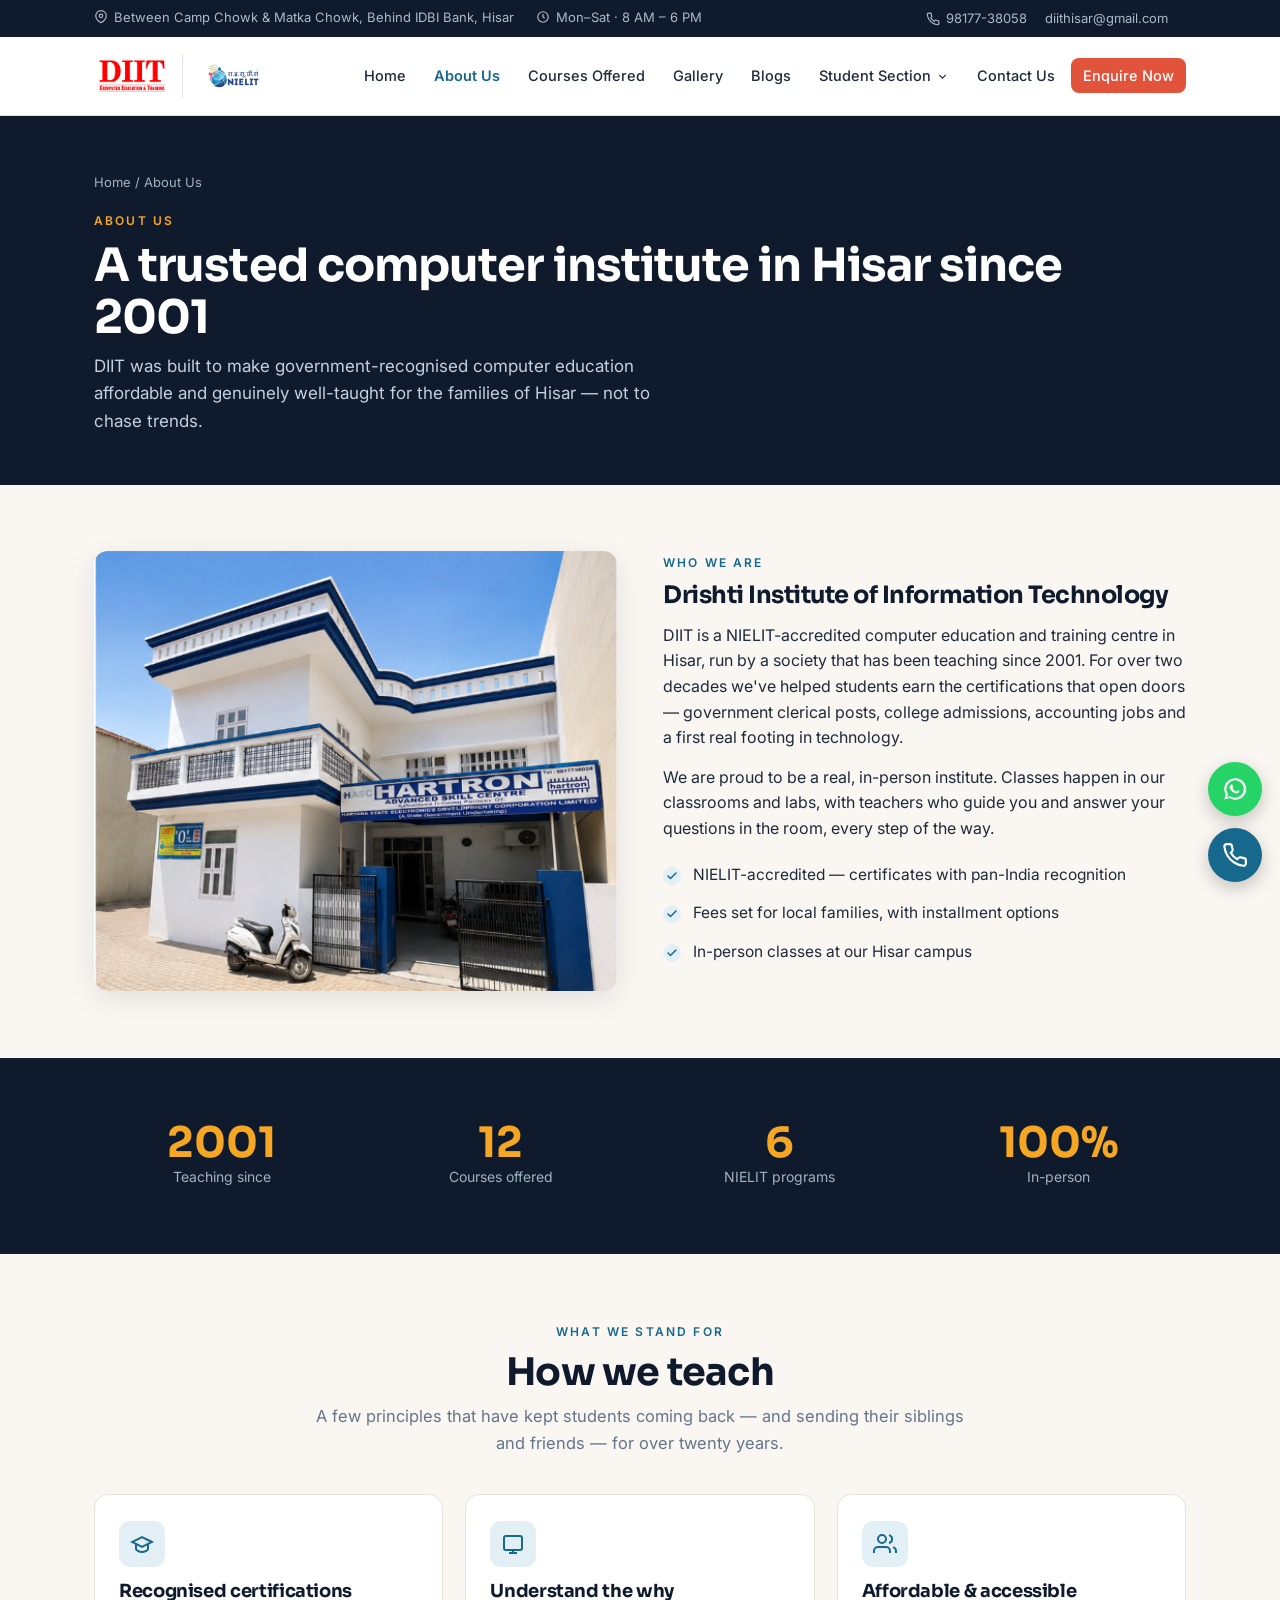
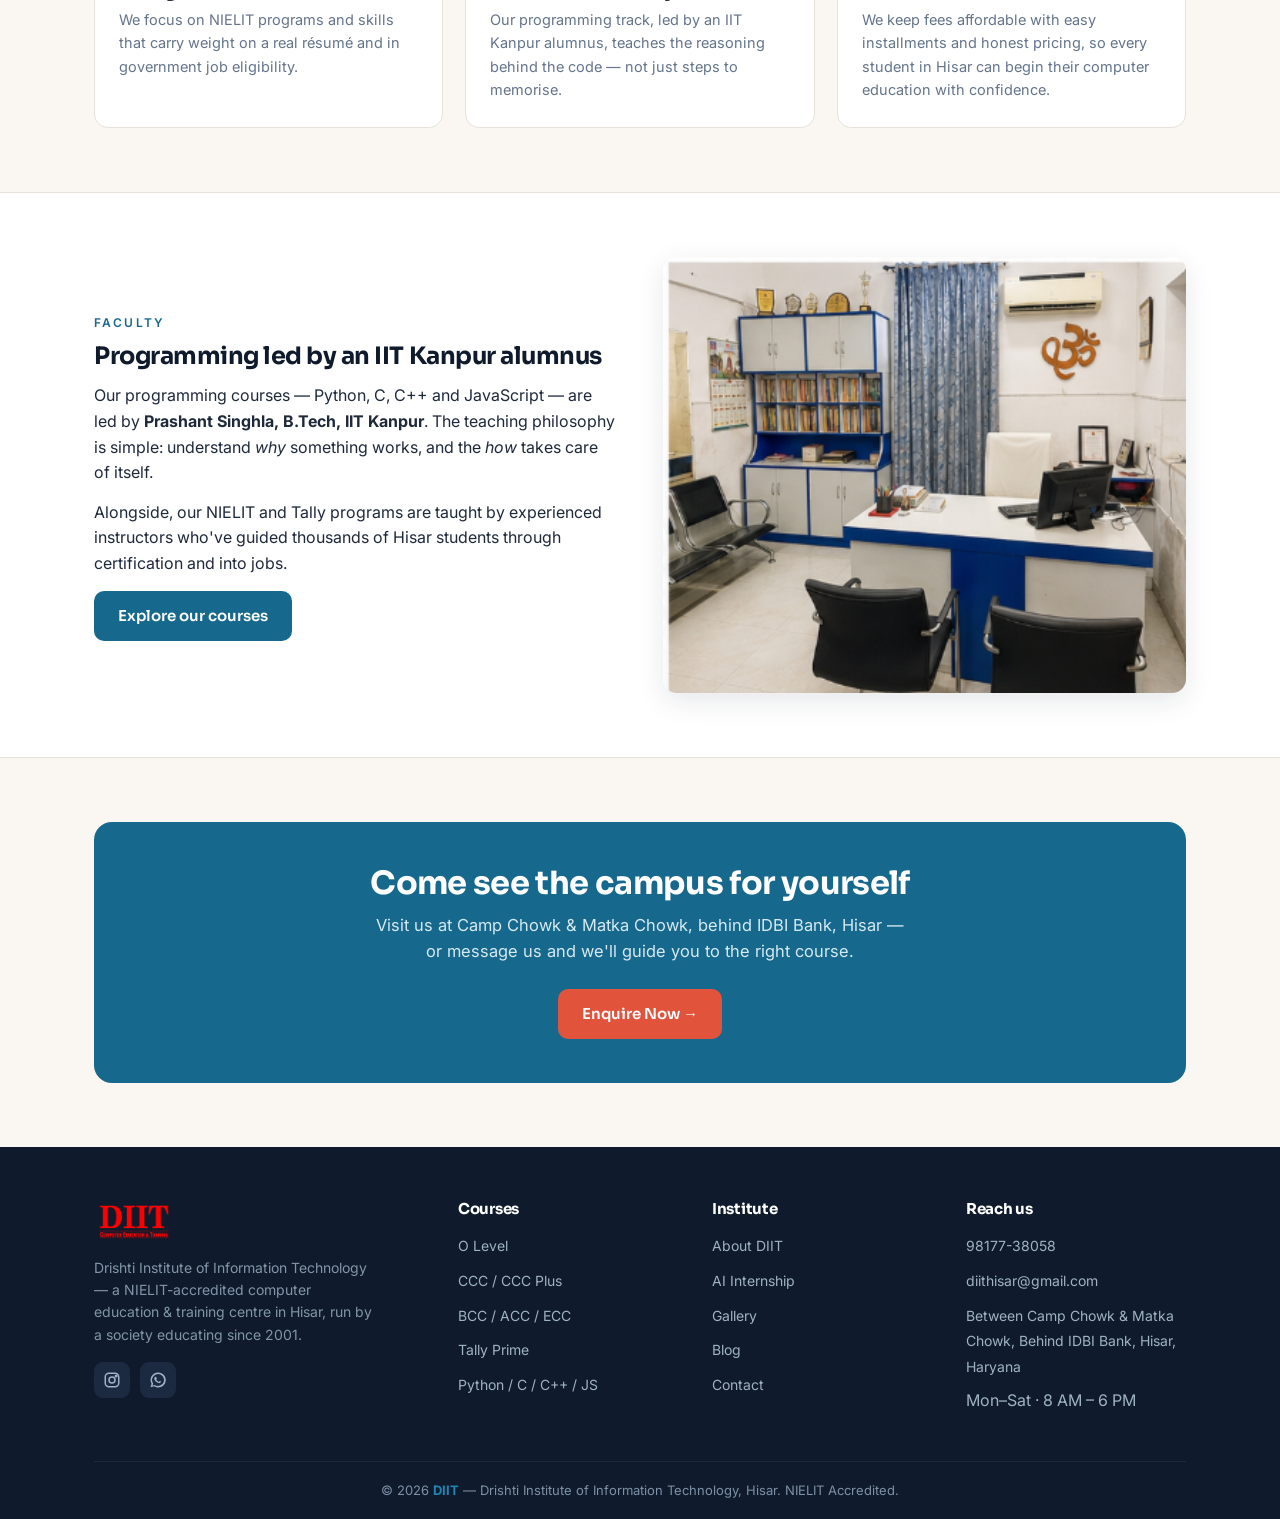
==== commit 931f8155: "Add certificate verification (verify + admin pages, Student Section nav)" ====
--- a/about.html
+++ b/about.html
@@ -7,16 +7,22 @@
 <meta name="description" content="About Drishti Institute of Information Technology (DIIT), Hisar — a NIELIT-accredited computer training institute run by a society educating since 2001. Our mission, teaching approach and faculty.">
 <meta name="keywords" content="about DIIT Hisar, NIELIT accredited institute Hisar, DOEACC, computer education Hisar, computer institute Hisar, O Level, CCC, computer courses, since 2001, Hisar">
 <meta name="robots" content="index, follow">
-<link rel="canonical" href="https://diithisar.in/about.html">
+<link rel="canonical" href="https://diithisar.com/about.html">
 <meta property="og:title" content="About DIIT Hisar — NIELIT-Accredited since 2001">
 <meta property="og:description" content="A trusted, NIELIT-accredited computer institute in Hisar, teaching in person since 2001.">
-<meta property="og:url" content="https://diithisar.in/about.html">
-<meta property="og:image" content="https://diithisar.in/assets/images/building.jpg">
+<meta property="og:url" content="https://diithisar.com/about.html">
+<meta property="og:image" content="https://diithisar.com/assets/images/building.jpg">
 <link rel="icon" type="image/png" href="assets/logos/diit.png">
 <link rel="preconnect" href="https://fonts.googleapis.com">
 <link rel="preconnect" href="https://fonts.gstatic.com" crossorigin>
 <link href="https://fonts.googleapis.com/css2?family=Sora:wght@400;500;600;700&family=Inter:wght@400;500;600;700&family=Mukta:wght@400;600;700&family=Space+Grotesk:wght@500;600;700&family=JetBrains+Mono:wght@400;500&display=swap" rel="stylesheet">
 <link rel="stylesheet" href="assets/css/styles.css">
+<script type="application/ld+json">
+{"@context":"https://schema.org","@type":"BreadcrumbList","itemListElement":[
+ {"@type":"ListItem","position":1,"name":"Home","item":"https://diithisar.com/"},
+ {"@type":"ListItem","position":2,"name":"About Us","item":"https://diithisar.com/about.html"}
+]}
+</script>
 </head>
 <body>
 <a class="skip" href="#main">Skip to content</a>
@@ -24,7 +30,7 @@
 <div class="topbar">
   <div class="wrap">
     <div class="tb-left">
-      <span><svg viewBox="0 0 24 24" fill="none" stroke="currentColor" stroke-width="2"><path d="M21 10c0 7-9 12-9 12s-9-5-9-12a9 9 0 0 1 18 0z"/><circle cx="12" cy="10" r="3"/></svg> <a href="https://www.google.com/maps/place/Drishti+Institute+of+Information+Technology/@29.1478288,75.7250605,17z" target="_blank" rel="noopener">Between Camp Chowk &amp; Matka Chowk, Behind IDBI Bank, Hisar</a></span>
+      <span><svg viewBox="0 0 24 24" fill="none" stroke="currentColor" stroke-width="2"><path d="M21 10c0 7-9 12-9 12s-9-5-9-12a9 9 0 0 1 18 0z"/><circle cx="12" cy="10" r="3"/></svg> <a href="https://www.google.com/maps?cid=2531538996595029837" target="_blank" rel="noopener">Between Camp Chowk &amp; Matka Chowk, Behind IDBI Bank, Hisar</a></span>
       <span><svg viewBox="0 0 24 24" fill="none" stroke="currentColor" stroke-width="2"><circle cx="12" cy="12" r="9"/><path d="M12 7v5l3 2"/></svg> Mon–Sat · 8 AM – 6 PM</span>
     </div>
     <div class="tb-right">
@@ -48,7 +54,13 @@
       <li><a href="courses.html">Courses Offered</a></li>
       <li><a href="gallery.html">Gallery</a></li>
       <li><a href="blogs.html">Blogs</a></li>
-      <li><a href="internship.html">Internship</a></li>
+      <li class="has-drop">
+        <button class="drop-toggle" aria-expanded="false" aria-haspopup="true">Student Section <svg class="caret" viewBox="0 0 24 24" fill="none" stroke="currentColor" stroke-width="2"><path d="M6 9l6 6 6-6"/></svg></button>
+        <ul class="drop-menu">
+          <li><a href="internship.html">Internship</a></li>
+          <li><a href="verify.html">Certificate Verification</a></li>
+        </ul>
+      </li>
       <li><a href="contact.html">Contact Us</a></li>
       <li><a href="contact.html#enquire" class="nav-cta">Enquire Now</a></li>
     </ul>
@@ -178,7 +190,7 @@
       <div><h4>Reach us</h4><ul>
         <li><a href="tel:+919817738058">98177-38058</a></li>
         <li><a href="mailto:diithisar@gmail.com">diithisar@gmail.com</a></li>
-        <li><a href="https://www.google.com/maps/place/Drishti+Institute+of+Information+Technology/@29.1478288,75.7250605,17z" target="_blank" rel="noopener">Between Camp Chowk &amp; Matka Chowk, Behind IDBI Bank, Hisar, Haryana</a></li>
+        <li><a href="https://www.google.com/maps?cid=2531538996595029837" target="_blank" rel="noopener">Between Camp Chowk &amp; Matka Chowk, Behind IDBI Bank, Hisar, Haryana</a></li>
         <li>Mon–Sat · 8 AM – 6 PM</li>
       </ul></div>
     </div>
--- a/assets/css/styles.css
+++ b/assets/css/styles.css
@@ -284,6 +284,25 @@
 .muted{color:var(--mist)}
 .pill-row{display:flex;gap:10px;flex-wrap:wrap}
 
+/* =========== FAQ (accordion via <details>) =========== */
+.faq{max-width:820px;margin:0 auto}
+.faq details{background:var(--paper);border:1px solid var(--line);border-radius:12px;margin-bottom:12px;overflow:hidden}
+.faq details[open]{border-color:var(--teal)}
+.faq summary{list-style:none;cursor:pointer;padding:18px 22px;font-family:'Sora';font-weight:600;font-size:16.5px;color:var(--ink);display:flex;justify-content:space-between;align-items:center;gap:14px}
+.faq summary::-webkit-details-marker{display:none}
+.faq summary::after{content:"+";font-family:'Sora';font-weight:600;font-size:22px;color:var(--teal);flex:none;transition:transform .2s}
+.faq details[open] summary::after{content:"\2212"}
+.faq .faq-a{padding:0 22px 18px;font-size:15.5px;color:var(--slate)}
+.faq .faq-a a{color:var(--teal);font-weight:600}
+
+/* =========== COURSE SEARCH BAR =========== */
+.course-search{max-width:560px;margin:0 auto 14px;position:relative}
+.course-search svg{position:absolute;left:16px;top:50%;transform:translateY(-50%);width:20px;height:20px;color:var(--mist);pointer-events:none}
+.course-search input{width:100%;font-family:'Inter';font-size:16px;color:var(--slate);background:var(--paper);border:1px solid var(--line);border-radius:999px;padding:14px 20px 14px 46px;box-shadow:var(--shadow);transition:.15s}
+.course-search input:focus{outline:none;border-color:var(--teal);box-shadow:0 0 0 3px var(--teal-tint)}
+.course-noresult{display:none;text-align:center;color:var(--mist);font-size:16px;padding:24px 0}
+.cat-band.is-hidden,.card.is-hidden{display:none}
+
 /* =========== RESPONSIVE =========== */
 @media(max-width:980px){
   .grid-4{grid-template-columns:repeat(2,1fr)}
@@ -314,3 +333,24 @@
   .gallery-grid{grid-template-columns:1fr}
   .brand .btxt small{display:none}
 }
+
+/* =========== NAV DROPDOWN (Student Section) =========== */
+.has-drop{position:relative}
+.drop-toggle{display:inline-flex;align-items:center;gap:5px;font-family:'Inter';font-weight:500;font-size:14.5px;color:var(--slate);padding:9px 12px;border-radius:8px;background:none;border:0;cursor:pointer;white-space:nowrap;line-height:1.2}
+.drop-toggle:hover{background:var(--teal-tint);color:var(--teal)}
+.drop-toggle.active{color:var(--teal);font-weight:600}
+.drop-toggle .caret{width:13px;height:13px;transition:transform .2s}
+.has-drop.open>.drop-toggle .caret{transform:rotate(180deg)}
+.drop-menu{list-style:none;margin:0;padding:6px;position:absolute;top:calc(100% + 6px);left:0;min-width:215px;background:#fff;border:1px solid var(--line);border-radius:12px;box-shadow:var(--shadow-md);display:none;z-index:950}
+.has-drop.open>.drop-menu{display:block}
+.drop-menu li{margin:0}
+.drop-menu a{display:block;padding:10px 12px;border-radius:8px;font-size:14.5px}
+@media(min-width:861px){
+  .has-drop:hover>.drop-menu{display:block}
+  .has-drop:hover>.drop-toggle .caret{transform:rotate(180deg)}
+}
+@media(max-width:860px){
+  .has-drop{width:100%}
+  .drop-toggle{width:100%;justify-content:space-between;padding:12px 10px;font-size:15px}
+  .drop-menu{position:static;box-shadow:none;border:0;padding:0 0 4px 14px;min-width:0}
+}
